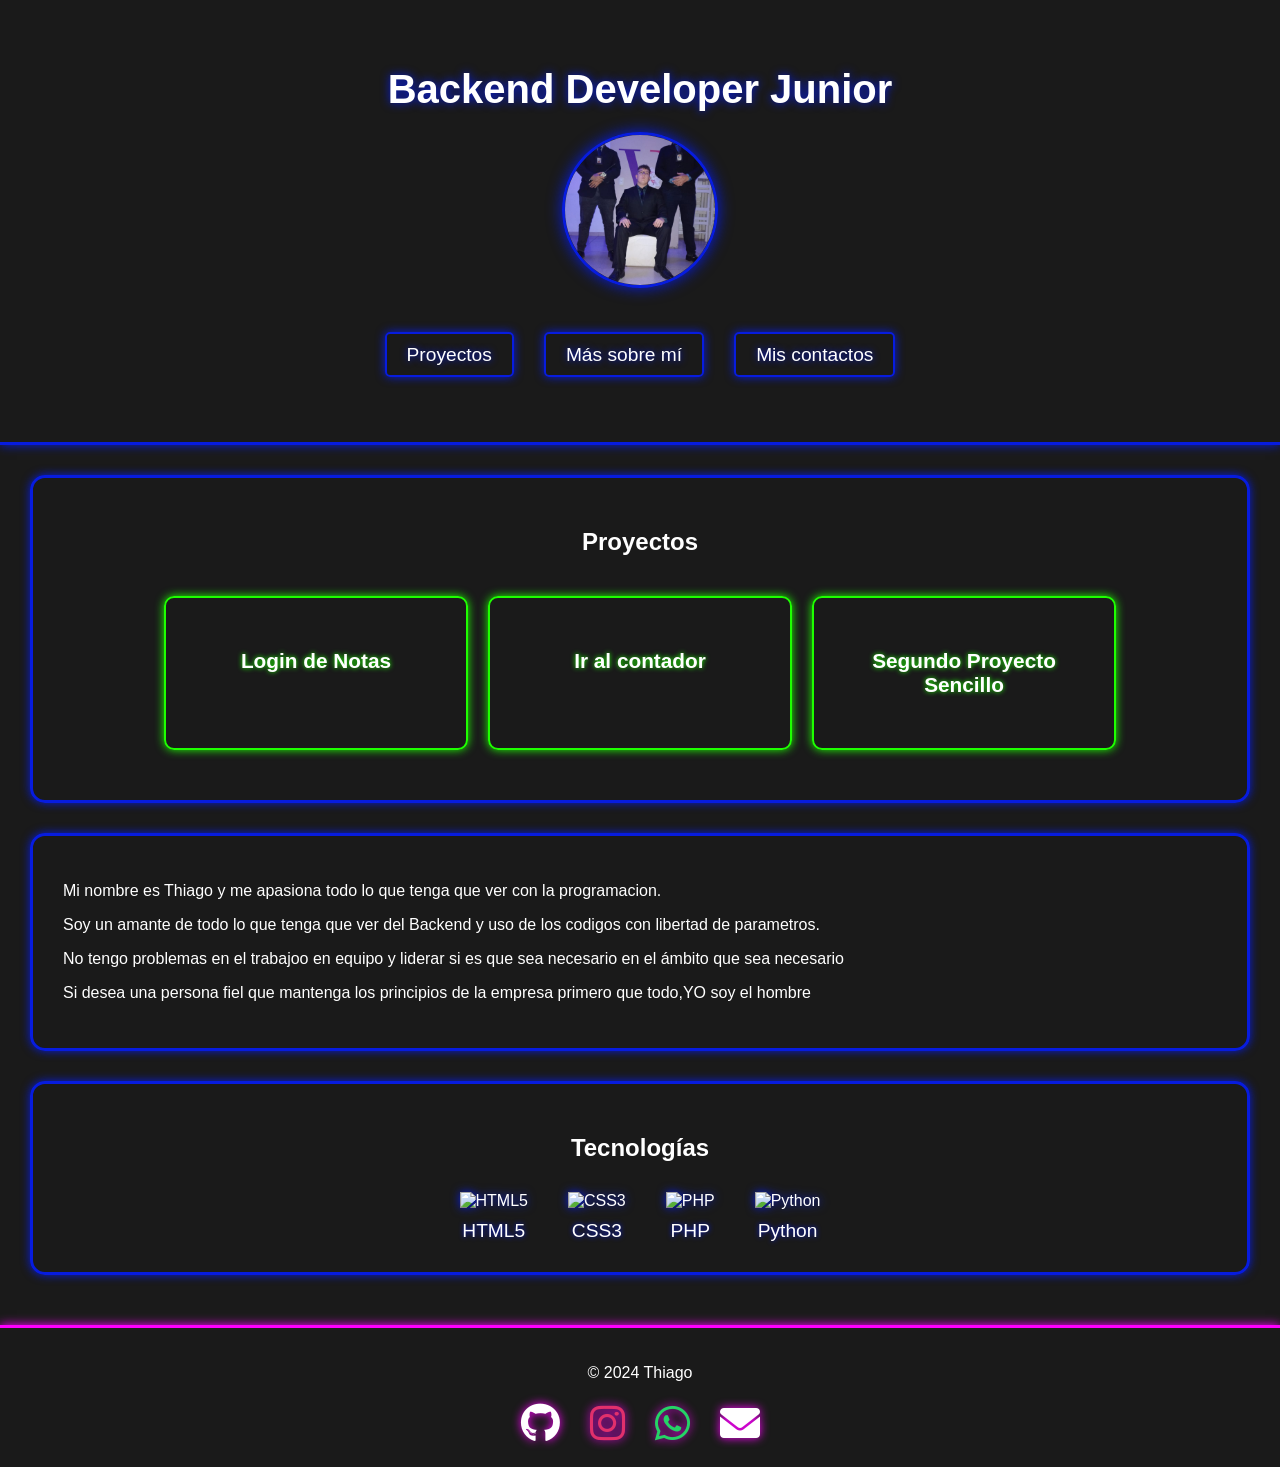
==== index.html @ e0bf41f4 "change portfolio to index" ====
<!DOCTYPE html>
<html lang="es">
  <head>
    <meta charset="UTF-8">
    <meta name="viewport" content="width=device-width, initial-scale=1.0">
    <title>Thiago Nuñez</title>
    <link rel="stylesheet" href="https://cdnjs.cloudflare.com/ajax/libs/font-awesome/6.0.0/css/all.min.css">
    <link rel="stylesheet" href="styles.css">
</head>
<body>
  <!-- Modificación del header para incluir el menú de navegación -->
  <header>
    <h1>Backend Developer Junior</h1>
    <div class="header-content">
        <img src="avatar.jpg" alt="Avatar" class="avatar">
        <nav class="neon-nav">
            <ul>
                <li><a href="#projectos">Proyectos</a></li>
                <li><a href="#about">Más sobre mí</a></li>
                <li><a href="#contact">Mis contactos</a></li>
            </ul>
        </nav>
    </div>
</header>

  <section id="projectos">
    <center><h2>Proyectos</h2></center>
    <div class="text-box-container">
        <div class="text-box">
            <p><a href="index.html">Login de Notas</a></p>
        </div>
        <div class="text-box">
            <p><a href="contador.html">Ir al contador</a></p>
        </div>
        <div class="text-box">
            <p><a href="https://github.com/The-wolfire/second-project">Segundo Proyecto Sencillo</a></p>
        </div>
    </div>
    </section>

  <section id="about">
    <p>Mi nombre es Thiago y me apasiona todo lo que tenga que ver con la programacion.</p>
    <p>Soy un amante de todo lo que tenga que ver del Backend y uso de los codigos con libertad de parametros.</p>
    <p>No tengo problemas en el trabajoo en equipo y liderar si es que sea necesario en el ámbito que sea necesario</p>
    <p>Si desea una persona fiel que mantenga los principios de la empresa primero que todo,YO soy el hombre</p>
</section>

  <section id="contact">
    <center><h2>Tecnologías</h2></center>
    <div class="tech-icons">
        <div class="tech-icon">
            <img src="https://cdn.jsdelivr.net/gh/devicons/devicon/icons/html5/html5-original.svg" alt="HTML5">
            <p>HTML5</p>
        </div>
        <div class="tech-icon">
            <img src="https://cdn.jsdelivr.net/gh/devicons/devicon/icons/css3/css3-original.svg" alt="CSS3">
            <p>CSS3</p>
        </div>
        <div class="tech-icon">
            <img src="https://cdn.jsdelivr.net/gh/devicons/devicon/icons/php/php-original.svg" alt="PHP">
            <p>PHP</p>
        </div>
        <div class="tech-icon">
            <img src="https://cdn.jsdelivr.net/gh/devicons/devicon/icons/python/python-original.svg" alt="Python">
            <p>Python</p>
        </div>
    </div>
</section>

<!-- Actualización del footer con los iconos de redes sociales -->
<footer>
    <p>&copy; 2024 Thiago</p>
    <div class="social-icons">
        <a href="https://github.com/The-wolfire" target="_blank" class="social-icon-container">
            <i class="fab fa-github"></i>
        </a>
        <a href="https://www.instagram.com/rulos_dorados_/" target="_blank" class="social-icon-container">
            <i class="fab fa-instagram"></i>
        </a>
        <a href="https://wa.me/3764383611" target="_blank" class="social-icon-container">
            <i class="fab fa-whatsapp"></i>
        </a>
        <a href="https://mail.google.com/mail/u/0/#inbox" class="social-icon-container" target="_blank">
            <i class="fas fa-envelope"></i>
        </a>
    </div>
</footer>

  <script src="script.js"></script>
</body>
</html>
---- styles.css ----
/* Variables para colores neón */
:root {
  --neon-blue: #071cdf;
  --neon-purple: #1eff00;
  --neon-pink: #ff00ff;
  --neon-shadow: 0 0 7px #fff,
                 0 0 10px #fff,
                 0 0 21px #fff,
                 0 0 42px var(--neon-blue),
                 0 0 82px var(--neon-blue),
                 0 0 92px var(--neon-blue),
                 0 0 102px var(--neon-blue),
                 0 0 151px var(--neon-blue);
}
/* Estilos del header */
header {
  text-align: center;
  padding: 40px 20px;
  margin-bottom: 30px;
  border-bottom: 3px solid var(--neon-blue);
  box-shadow: 0 0 10px var(--neon-blue);
}

header h1 {
  font-size: 2.5em;
  margin-bottom: 20px;
  text-shadow: 0 0 10px var(--neon-blue);
}

.header-content {
  display: flex;
  flex-direction: column;
  align-items: center;
  gap: 20px;
}

.avatar {
  width: 150px;
  height: 150px;
  border-radius: 50%;
  border: 3px solid var(--neon-blue);
  box-shadow: 0 0 15px var(--neon-blue);
  object-fit: cover; /* Añadir esta línea */
}
/* Estilos generales */
body {
  font-family: 'Arial', sans-serif;
  margin: 0;
  padding: 0;
  background: #1a1a1a;
  color: #fff;
}

/* Menú de navegación */
.neon-nav {
  margin: 20px 0;
}

.neon-nav ul {
  display: flex;
  justify-content: center;
  gap: 30px;
  list-style: none;
  padding: 0;
}

.neon-nav a {
  color: #fff;
  text-decoration: none;
  font-size: 1.2em;
  padding: 10px 20px;
  border: 2px solid var(--neon-blue);
  border-radius: 5px;
  transition: all 0.3s ease;
  text-shadow: 0 0 7px var(--neon-blue);
  box-shadow: 0 0 10px var(--neon-blue);
}

.neon-nav a:hover {
  background: var(--neon-blue);
  color: #000;
  box-shadow: var(--neon-shadow);
}

/* Efecto neón para secciones */
section {
  margin: 30px;
  padding: 30px;
  border: 3px solid var(--neon-blue);
  border-radius: 15px;
  box-shadow: 0 0 10px var(--neon-blue);
  animation: neonPulse 1.5s infinite alternate;
  opacity: 0;
  transform: translateY(50px);
  animation: fadeInUp 1s forwards, neonPulse 1.5s infinite alternate;
}

/* Proyectos con efecto neón */
.text-box-container {
  display: flex;
  flex-direction: row;
  justify-content: center;
  gap: 20px;
  align-items: stretch;
  padding: 20px;
}

.text-box {
  background: rgba(107, 104, 104, 0);
  padding: 25px;
  border-radius: 10px;
  text-align: center;
  flex: 1;
  max-width: 250px;
  border: 2px solid var(--neon-purple);
  box-shadow: 0 0 10px var(--neon-purple);
  transition: all 0.3s ease;
}
.text-box a {
    color: #ffffff;
    text-decoration: none;
    text-shadow: 0 0 5px var(--neon-purple);
    font-size: 1.3rem; /* Texto más grande */
    font-weight: bold;
    display: block;
    padding: 10px;
}
/* Estilos para los iconos de tecnologías */
.tech-icons {
  display: flex;
  justify-content: center;
  gap: 40px;
  margin-top: 30px;
  flex-wrap: wrap;
}

.tech-icon {
  text-align: center;
  transition: transform 0.3s ease;
}

.tech-icon img {
  width: 80px;
  height: 80px;
  margin-bottom: 10px;
  filter: drop-shadow(0 0 5px var(--neon-blue));
}

.tech-icon p {
  font-size: 1.2rem;
  margin: 0;
  color: #fff;
  text-shadow: 0 0 5px var(--neon-blue);
}

.tech-icon:hover {
  transform: translateY(-5px);
}

.text-box:hover {
  box-shadow: 0 0 20px var(--neon-purple);
  transform: translateY(-5px);
}

.text-box a {
  color: #fff;
  text-decoration: none;
  text-shadow: 0 0 5px var(--neon-purple);
}

/* Estilos del footer y redes sociales */
footer {
  padding: 20px;
  margin-top: 50px;
  border-top: 3px solid var(--neon-pink);
  box-shadow: 0 0 10px var(--neon-pink);
  text-align: center;
}

.social-icons {
  display: flex;
  justify-content: center;
  gap: 30px;
  margin-top: 20px;
}

.social-icon-container {
  color: #fff;
  font-size: 2.5rem;
  transition: all 0.3s ease;
  text-decoration: none;
}

.social-icon-container i {
  filter: drop-shadow(0 0 5px var(--neon-pink));
  transition: all 0.3s ease;
}

.social-icon-container:hover i {
  transform: scale(1.2);
  filter: drop-shadow(0 0 10px var(--neon-pink))
          drop-shadow(0 0 20px var(--neon-pink))
          drop-shadow(0 0 30px var(--neon-pink));
}

/* Estilos específicos para cada red social */
.social-icon-container .fa-github {
  color: #fff;
}

.social-icon-container .fa-instagram {
  color: #E1306C;
}

.social-icon-container .fa-whatsapp {
  color: #25D366;
}

.social-icon-container .fa-google {
  color: #DB4437;
}
/* Animaciones */
@keyframes neonPulse {
  from {
      box-shadow: 0 0 10px var(--neon-blue);
  }
  to {
      box-shadow: 0 0 20px var(--neon-blue),
                  0 0 30px var(--neon-blue);
  }
}

@keyframes fadeInUp {
  to {
      opacity: 1;
      transform: translateY(0);
  }
}

/* Responsivo */
@media (max-width: 768px) {
  .neon-nav ul {
      flex-direction: column;
      align-items: center;
  }
}
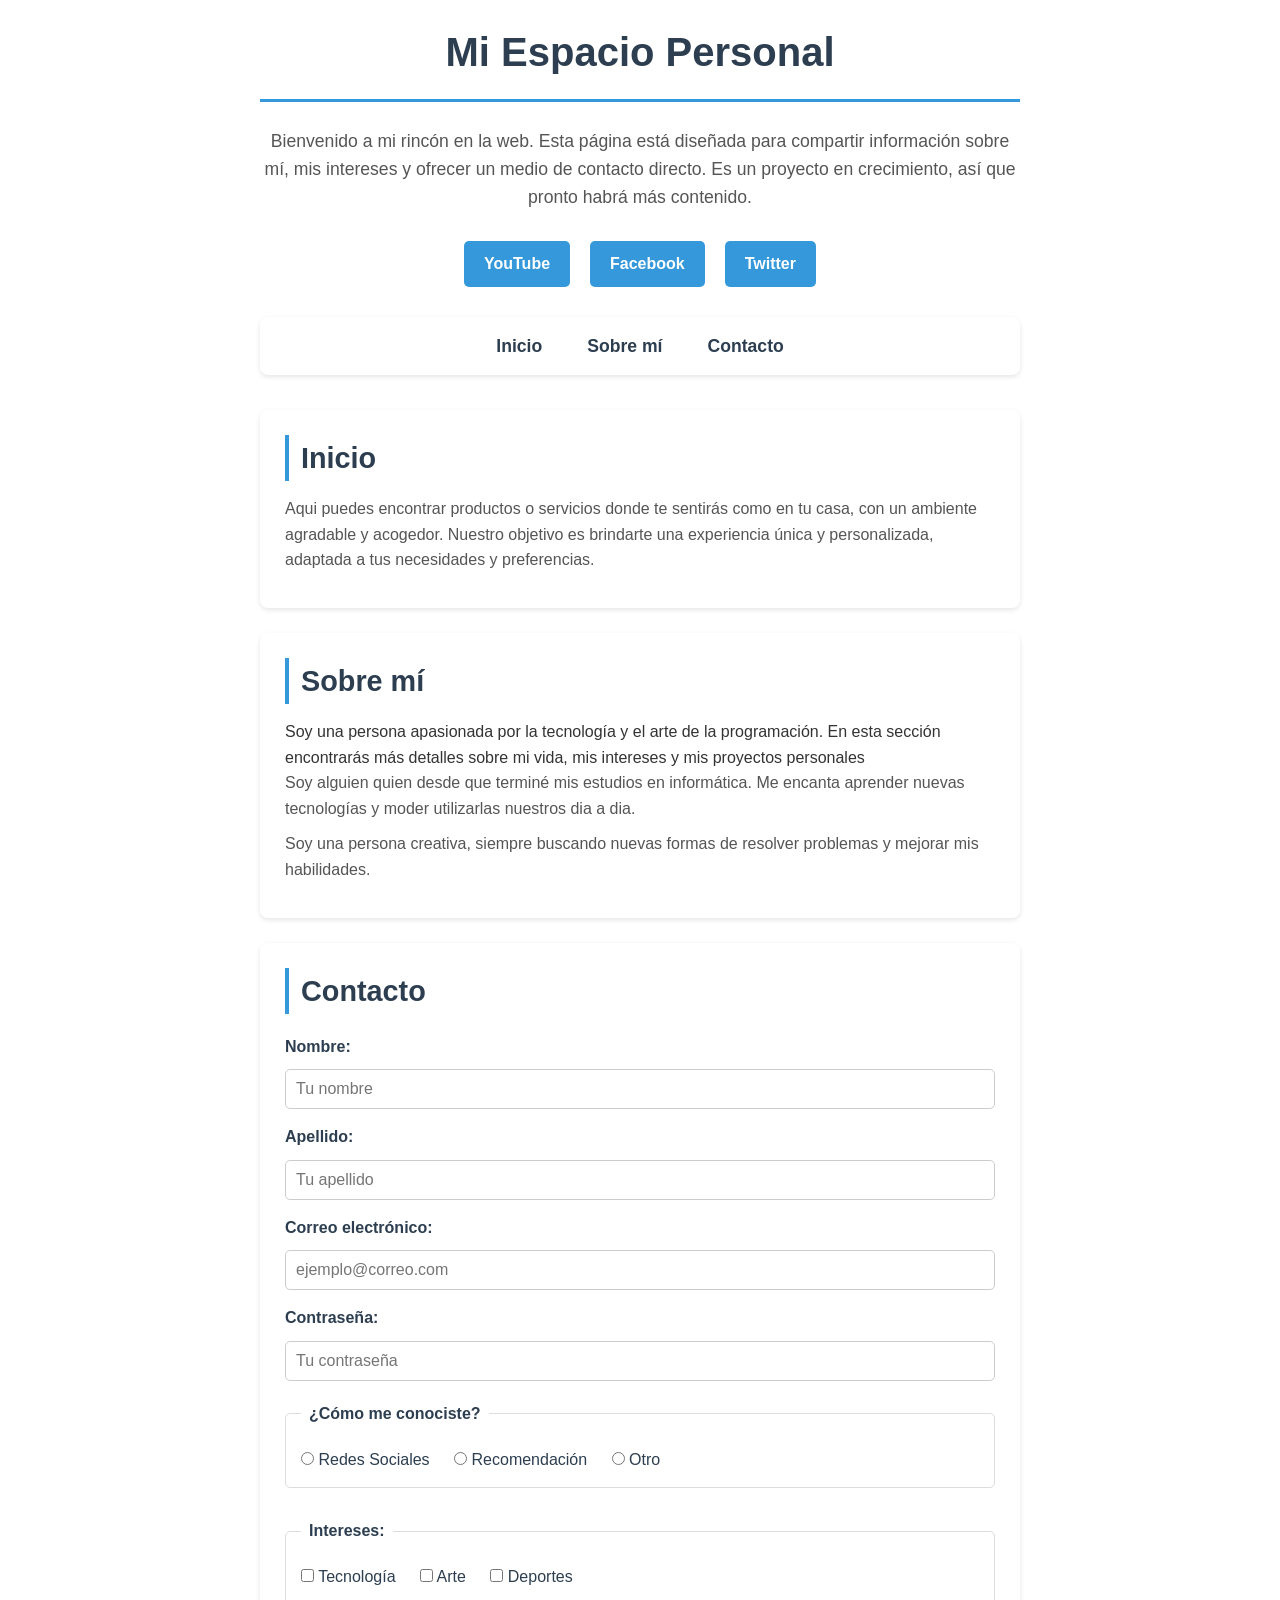
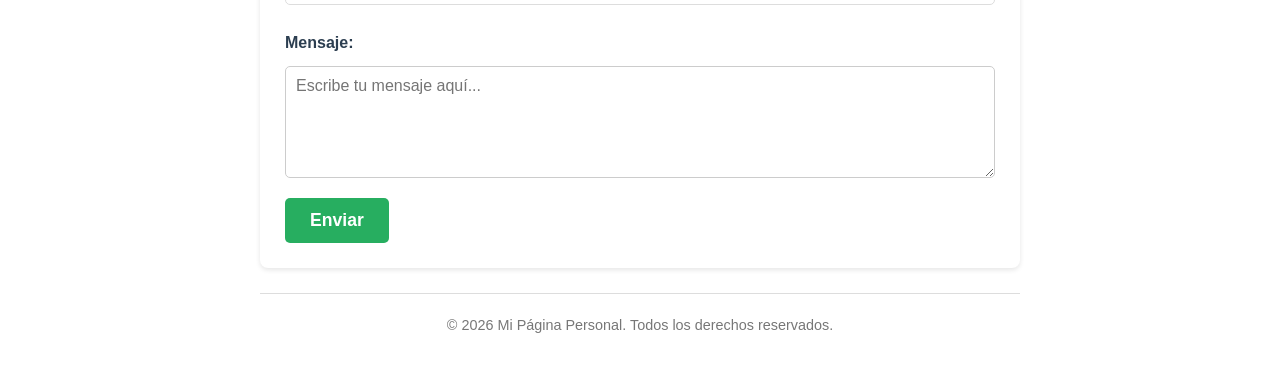
==== commit 1dc5e12e: "Primer commit: Estructura inicial del portfolio" ====
--- a/index.html
+++ b/index.html
@@ -1,91 +1,110 @@
-<!DOCTYPE html>
-<html lang="es">
-  <head>
-    <meta charset="UTF-8">
-    <meta name="viewport" content="width=device-width, initial-scale=1.0">
-    <title>Thiago Nuñez</title>
-    <link rel="stylesheet" href="https://cdnjs.cloudflare.com/ajax/libs/font-awesome/6.0.0/css/all.min.css">
-    <link rel="stylesheet" href="styles.css">
-</head>
-<body>
-  <!-- Modificación del header para incluir el menú de navegación -->
-  <header>
-    <h1>Backend Developer Junior</h1>
-    <div class="header-content">
-        <img src="avatar.jpg" alt="Avatar" class="avatar">
-        <nav class="neon-nav">
-            <ul>
-                <li><a href="#projectos">Proyectos</a></li>
-                <li><a href="#about">Más sobre mí</a></li>
-                <li><a href="#contact">Mis contactos</a></li>
-            </ul>
-        </nav>
-    </div>
-</header>
-
-  <section id="projectos">
-    <center><h2>Proyectos</h2></center>
-    <div class="text-box-container">
-        <div class="text-box">
-            <p><a href="index.html">Login de Notas</a></p>
-        </div>
-        <div class="text-box">
-            <p><a href="contador.html">Ir al contador</a></p>
-        </div>
-        <div class="text-box">
-            <p><a href="https://github.com/The-wolfire/second-project">Segundo Proyecto Sencillo</a></p>
-        </div>
-    </div>
-    </section>
-
-  <section id="about">
-    <p>Mi nombre es Thiago y me apasiona todo lo que tenga que ver con la programacion.</p>
-    <p>Soy un amante de todo lo que tenga que ver del Backend y uso de los codigos con libertad de parametros.</p>
-    <p>No tengo problemas en el trabajoo en equipo y liderar si es que sea necesario en el ámbito que sea necesario</p>
-    <p>Si desea una persona fiel que mantenga los principios de la empresa primero que todo,YO soy el hombre</p>
-</section>
-
-  <section id="contact">
-    <center><h2>Tecnologías</h2></center>
-    <div class="tech-icons">
-        <div class="tech-icon">
-            <img src="https://cdn.jsdelivr.net/gh/devicons/devicon/icons/html5/html5-original.svg" alt="HTML5">
-            <p>HTML5</p>
-        </div>
-        <div class="tech-icon">
-            <img src="https://cdn.jsdelivr.net/gh/devicons/devicon/icons/css3/css3-original.svg" alt="CSS3">
-            <p>CSS3</p>
-        </div>
-        <div class="tech-icon">
-            <img src="https://cdn.jsdelivr.net/gh/devicons/devicon/icons/php/php-original.svg" alt="PHP">
-            <p>PHP</p>
-        </div>
-        <div class="tech-icon">
-            <img src="https://cdn.jsdelivr.net/gh/devicons/devicon/icons/python/python-original.svg" alt="Python">
-            <p>Python</p>
-        </div>
-    </div>
-</section>
-
-<!-- Actualización del footer con los iconos de redes sociales -->
-<footer>
-    <p>&copy; 2024 Thiago</p>
-    <div class="social-icons">
-        <a href="https://github.com/The-wolfire" target="_blank" class="social-icon-container">
-            <i class="fab fa-github"></i>
-        </a>
-        <a href="https://www.instagram.com/rulos_dorados_/" target="_blank" class="social-icon-container">
-            <i class="fab fa-instagram"></i>
-        </a>
-        <a href="https://wa.me/3764383611" target="_blank" class="social-icon-container">
-            <i class="fab fa-whatsapp"></i>
-        </a>
-        <a href="https://mail.google.com/mail/u/0/#inbox" class="social-icon-container" target="_blank">
-            <i class="fas fa-envelope"></i>
-        </a>
-    </div>
-</footer>
-
-  <script src="script.js"></script>
-</body>
-</html>
+<!DOCTYPE html>
+<html lang="es">
+<head>
+    <meta charset="UTF-8">
+    <meta name="viewport" content="width=device-width, initial-scale=1.0">
+    <title>Mi Página Personal</title>
+    <link rel="stylesheet" href="index.css">
+</head>
+<body>
+
+    <h1>Mi Espacio Personal</h1>
+    <p>
+        Bienvenido a mi rincón en la web. Esta página está diseñada para compartir 
+        información sobre mí, mis intereses y ofrecer un medio de contacto directo. 
+        Es un proyecto en crecimiento, así que pronto habrá más contenido.
+    </p>
+
+    <div class="enlaces-externos">
+        <a href="https://www.youtube.com" target="_blank" rel="noopener noreferrer">YouTube</a>
+        <a href="https://www.facebook.com" target="_blank" rel="noopener noreferrer">Facebook</a>
+        <a href="https://www.twitter.com" target="_blank" rel="noopener noreferrer">Twitter</a>
+    </div>
+
+    <ul class="menu-navegacion">
+        <li><a href="#inicio">Inicio</a></li>
+        <li><a href="#sobre-mi">Sobre mí</a></li>
+        <li><a href="#contacto">Contacto</a></li>
+    </ul>
+
+    <div id="inicio" class="seccion">
+        <h2>Inicio</h2>
+        <p>
+        Aqui puedes encontrar productos o servicios donde te sentirás como en tu casa, con un ambiente agradable y acogedor. Nuestro objetivo es brindarte una experiencia única y personalizada, adaptada a tus necesidades y preferencias.
+        </p>
+    </div>
+
+    <div id="sobre-mi" class="seccion">
+        <h2>Sobre mí</h2>
+        Soy una persona apasionada por la tecnología y el arte de la programación. En esta sección encontrarás más detalles sobre mi vida, mis intereses y mis proyectos personales
+        <p>
+            Soy alguien quien desde que terminé mis estudios en informática. Me encanta aprender nuevas tecnologías y moder utilizarlas nuestros dia a dia.
+        </p>
+        <p>
+            Soy una persona creativa, siempre buscando nuevas formas de resolver problemas y mejorar mis habilidades.
+        </p>
+    </div>
+
+    <div id="contacto" class="seccion">
+        <h2>Contacto</h2>
+        <form action="#" method="post">
+
+            <label for="nombre">Nombre:</label>
+            <input type="text" id="nombre" name="nombre" placeholder="Tu nombre" required>
+
+            <label for="apellido">Apellido:</label>
+            <input type="text" id="apellido" name="apellido" placeholder="Tu apellido" required>
+
+            <label for="correo">Correo electrónico:</label>
+            <input type="email" id="correo" name="correo" placeholder="ejemplo@correo.com" required>
+
+            <label for="contrasena">Contraseña:</label>
+            <input type="password" id="contrasena" name="contrasena" placeholder="Tu contraseña" required>
+
+            <fieldset>
+                <legend>¿Cómo me conociste?</legend>
+                <label>
+                    <input type="radio" name="origen" value="redes-sociales">
+                    Redes Sociales
+                </label>
+                <label>
+                    <input type="radio" name="origen" value="recomendacion">
+                    Recomendación
+                </label>
+                <label>
+                    <input type="radio" name="origen" value="otro">
+                    Otro
+                </label>
+            </fieldset>
+
+            <fieldset>
+                <legend>Intereses:</legend>
+                <label>
+                    <input type="checkbox" name="intereses" value="tecnologia">
+                    Tecnología
+                </label>
+                <label>
+                    <input type="checkbox" name="intereses" value="arte">
+                    Arte
+                </label>
+                <label>
+                    <input type="checkbox" name="intereses" value="deportes">
+                    Deportes
+                </label>
+            </fieldset>
+
+            <label for="mensaje">Mensaje:</label>
+            <textarea id="mensaje" name="mensaje" placeholder="Escribe tu mensaje aquí..." rows="5"></textarea>
+
+            <button type="submit">Enviar</button>
+
+        </form>
+    </div>
+
+    <footer>
+        <p>
+            &copy; 2026 Mi Página Personal. Todos los derechos reservados.
+        </p>
+    </footer>
+</body>
+</html>
--- a/index.css
+++ b/index.css
@@ -0,0 +1,230 @@
+/* ==================== RESETEO BÁSICO ==================== */
+/* Elimina márgenes y rellenos por defecto, y establece box-sizing para todos los elementos */
+* {
+    margin: 0;
+    padding: 0;
+    box-sizing: border-box;
+}
+
+/*  ESTILOS GENERALES DEL CUERPO */
+body {
+    font-family: Arial, Helvetica, sans-serif;
+    background-color: #ffffff;
+    color: #333333;
+    line-height: 1.6;
+    padding: 20px;
+    max-width: 800px;
+    margin: 0 auto
+}
+
+/*  TÍTULO PRINCIPAL (h1)  */
+h1 {
+    text-align: center;
+    color: #2c3e50;
+    font-size: 2.5em;
+    margin-bottom: 25px;
+    padding-bottom: 15px;
+    border-bottom: 3px solid #3498db;
+}
+
+/* PÁRRAFO DESCRIPTIVO (p)  */
+/* Estilo para el párrafo principal justo después del h1 */
+body>p {
+    text-align: center;
+    font-size: 1.1em;
+    margin-bottom: 30px;
+    color: #555555;
+}
+
+/* ENLACES EXTERNOS (YouTube, Facebook, Twitter)  */
+.enlaces-externos {
+    display: flex;
+    justify-content: center;
+    gap: 20px;
+    margin-bottom: 30px;
+    flex-wrap: wrap;
+}
+
+.enlaces-externos a {
+    text-decoration: none;
+    color: #ffffff;
+    background-color: #3498db;
+    padding: 10px 20px;
+    border-radius: 5px;
+    font-weight: bold;
+    transition: background-color 0.3s ease;
+}
+
+.enlaces-externos a:hover {
+    background-color: #2980b9;
+}
+
+/* LISTA DE NAVEGACIÓN INTERNA (ul)  */
+.menu-navegacion {
+    list-style: none;
+    display: flex;
+    justify-content: center;
+    gap: 25px;
+    margin-bottom: 35px;
+    padding: 15px 0;
+    background-color: #ffffff;
+    border-radius: 8px;
+    box-shadow: 0 2px 5px rgba(0, 0, 0, 0.1);
+    /* Sombra sutil */
+    flex-wrap: wrap;
+}
+
+.menu-navegacion a {
+    text-decoration: none;
+    color: #2c3e50;
+    font-weight: bold;
+    font-size: 1.1em;
+    padding: 5px 10px;
+    border-bottom: 2px solid transparent;
+    transition: border-color 0.3s ease;
+}
+
+.menu-navegacion a:hover {
+    border-bottom-color: #3498db;
+}
+
+/* SECCIONES DE CONTENIDO  */
+.seccion {
+    background-color: #ffffff;
+    padding: 25px;
+    margin-bottom: 25px;
+    border-radius: 8px;
+    box-shadow: 0 2px 5px rgba(0, 0, 0, 0.1);
+}
+
+.seccion h2 {
+    color: #2c3e50;
+    margin-bottom: 15px;
+    font-size: 1.8em;
+    border-left: 4px solid #3498db;
+    padding-left: 12px;
+}
+
+.seccion p {
+    color: #555555;
+    margin-bottom: 10px;
+}
+
+/* FORMULARIO DE CONTACTO  */
+form {
+    display: flex;
+    flex-direction: column;
+    gap: 10px;
+}
+
+/* Etiquetas de los campos */
+form label {
+    font-weight: bold;
+    color: #2c3e50;
+    margin-top: 5px;
+}
+
+
+form input[type="text"],
+form input[type="email"],
+form input[type="password"],
+form textarea {
+    width: 100%;
+    padding: 10px;
+    border: 1px solid #cccccc;
+    border-radius: 5px;
+    font-size: 1em;
+    font-family: inherit;
+}
+
+
+form input:focus,
+form textarea:focus {
+    outline: none;
+    border-color: #3498db;
+    box-shadow: 0 0 5px rgba(52, 152, 219, 0.4);
+}
+
+/* Estilo para los checkbox */
+form fieldset {
+    border: 1px solid #dddddd;
+    border-radius: 5px;
+    padding: 15px;
+    margin: 10px 0;
+}
+
+form legend {
+    font-weight: bold;
+    color: #2c3e50;
+    padding: 0 8px;
+}
+
+/* Etiquetas dentro de checkbox */
+form fieldset label {
+    font-weight: normal;
+    margin-right: 20px;
+    display: inline-block;
+    cursor: pointer;
+}
+
+/* Área de mensaje */
+form textarea {
+    resize: vertical;
+    min-height: 100px;
+}
+
+/* Botón de envío */
+form button {
+    background-color: #27ae60;
+    color: #ffffff;
+    border: none;
+    padding: 12px 25px;
+    font-size: 1.1em;
+    font-weight: bold;
+    border-radius: 5px;
+    cursor: pointer;
+    margin-top: 10px;
+    transition: background-color 0.3s ease;
+    align-self: flex-start;
+}
+
+form button:hover {
+    background-color: #219a52;
+}
+
+/* PIE DE PÁGINA  */
+footer {
+    text-align: center;
+    padding: 20px;
+    margin-top: 25px;
+    color: #777777;
+    font-size: 0.9em;
+    border-top: 1px solid #dddddd;
+}
+
+/* RESPONSIVE */
+@media (max-width: 600px) {
+    body {
+        padding: 10px;
+    }
+
+    h1 {
+        font-size: 1.8em;
+    }
+
+    .enlaces-externos {
+        flex-direction: column;
+        align-items: center;
+    }
+
+    .menu-navegacion {
+        flex-direction: column;
+        align-items: center;
+        gap: 10px;
+    }
+
+    form button {
+        width: 100%;
+        text-align: center;
+    }
+}
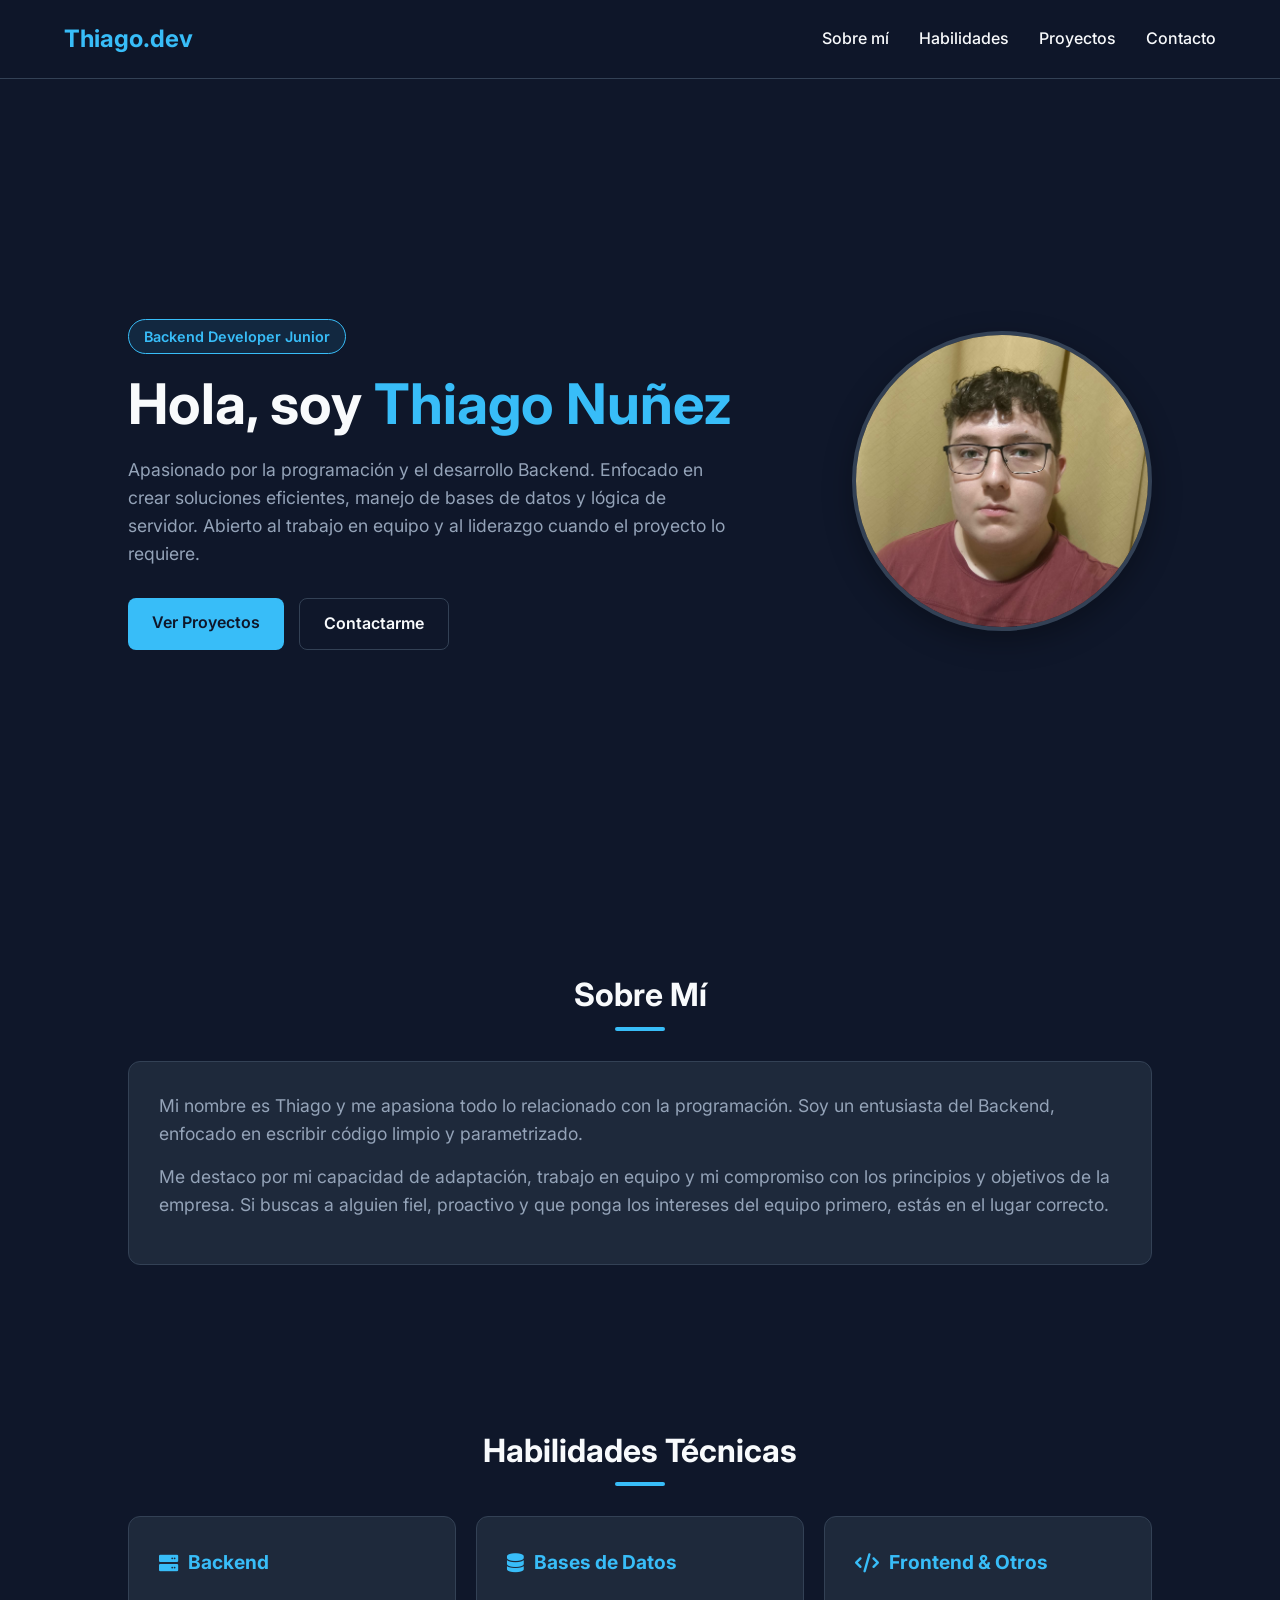
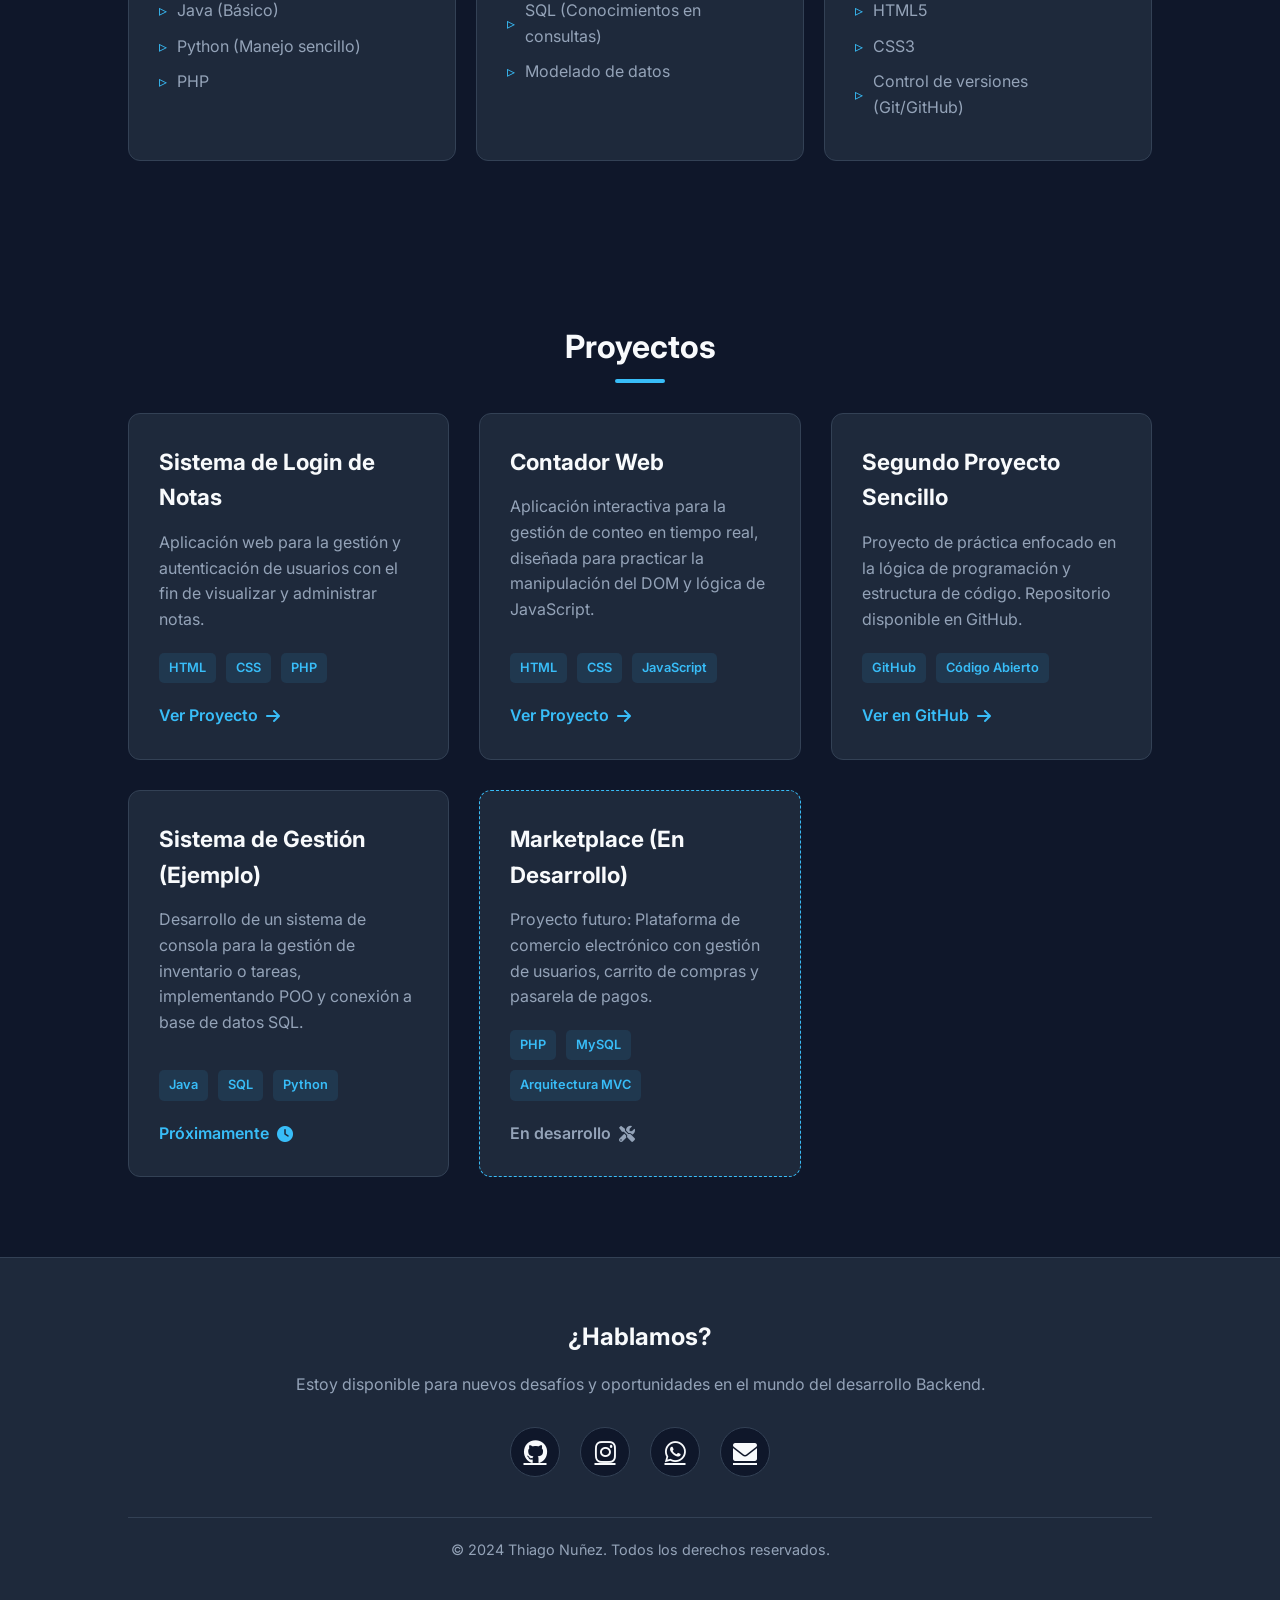
==== commit c8d15950: "Re cambios en mi portfolio" ====
--- a/index.html
+++ b/index.html
@@ -3,108 +3,156 @@
 <head>
     <meta charset="UTF-8">
     <meta name="viewport" content="width=device-width, initial-scale=1.0">
-    <title>Mi Página Personal</title>
-    <link rel="stylesheet" href="index.css">
+    <title>Thiago Nuñez | Backend Developer</title>
+    <!-- Fuente profesional de Google Fonts -->
+    <link href="https://fonts.googleapis.com/css2?family=Inter:wght@300;400;600;700&display=swap" rel="stylesheet">
+    <link rel="stylesheet" href="https://cdnjs.cloudflare.com/ajax/libs/font-awesome/6.0.0/css/all.min.css">
+    <link rel="stylesheet" href="styles.css">
 </head>
 <body>
 
-    <h1>Mi Espacio Personal</h1>
-    <p>
-        Bienvenido a mi rincón en la web. Esta página está diseñada para compartir 
-        información sobre mí, mis intereses y ofrecer un medio de contacto directo. 
-        Es un proyecto en crecimiento, así que pronto habrá más contenido.
-    </p>
+    <!-- Menú de navegación fijo y limpio -->
+    <nav class="navbar">
+        <div class="nav-brand">Thiago.dev</div>
+        <ul class="nav-links">
+            <li><a href="#sobre-mi">Sobre mí</a></li>
+            <li><a href="#habilidades">Habilidades</a></li>
+            <li><a href="#proyectos">Proyectos</a></li>
+            <li><a href="#contacto">Contacto</a></li>
+        </ul>
+    </nav>
 
-    <div class="enlaces-externos">
-        <a href="https://www.youtube.com" target="_blank" rel="noopener noreferrer">YouTube</a>
-        <a href="https://www.facebook.com" target="_blank" rel="noopener noreferrer">Facebook</a>
-        <a href="https://www.twitter.com" target="_blank" rel="noopener noreferrer">Twitter</a>
-    </div>
+    <!-- Sección Principal (Hero) -->
+    <header id="hero" class="hero-section">
+        <div class="hero-content">
+            <div class="hero-text">
+                <span class="badge">Backend Developer Junior</span>
+                <h1>Hola, soy <span class="highlight">Thiago Nuñez</span></h1>
+                <p>Apasionado por la programación y el desarrollo Backend. Enfocado en crear soluciones eficientes, manejo de bases de datos y lógica de servidor. Abierto al trabajo en equipo y al liderazgo cuando el proyecto lo requiere.</p>
+                <div class="hero-buttons">
+                    <a href="#proyectos" class="btn btn-primary">Ver Proyectos</a>
+                    <a href="#contacto" class="btn btn-secondary">Contactarme</a>
+                </div>
+            </div>
+            <div class="hero-image">
+                <!-- Reemplaza 'avatar.jpg' por el nombre exacto de tu foto -->
+                <img src="avatar.jpg" alt="Foto de Thiago Nuñez">
+            </div>
+        </div>
+    </header>
 
-    <ul class="menu-navegacion">
-        <li><a href="#inicio">Inicio</a></li>
-        <li><a href="#sobre-mi">Sobre mí</a></li>
-        <li><a href="#contacto">Contacto</a></li>
-    </ul>
+    <!-- Sección Sobre Mí -->
+    <section id="sobre-mi" class="section-container">
+        <h2 class="section-title">Sobre Mí</h2>
+        <div class="card about-card">
+            <p>Mi nombre es Thiago y me apasiona todo lo relacionado con la programación. Soy un entusiasta del Backend, enfocado en escribir código limpio y parametrizado.</p>
+            <p>Me destaco por mi capacidad de adaptación, trabajo en equipo y mi compromiso con los principios y objetivos de la empresa. Si buscas a alguien fiel, proactivo y que ponga los intereses del equipo primero, estás en el lugar correcto.</p>
+        </div>
+    </section>
 
-    <div id="inicio" class="seccion">
-        <h2>Inicio</h2>
-        <p>
-        Aqui puedes encontrar productos o servicios donde te sentirás como en tu casa, con un ambiente agradable y acogedor. Nuestro objetivo es brindarte una experiencia única y personalizada, adaptada a tus necesidades y preferencias.
-        </p>
-    </div>
+    <!-- Sección de Habilidades (Tecnologías) -->
+    <section id="habilidades" class="section-container">
+        <h2 class="section-title">Habilidades Técnicas</h2>
+        <div class="skills-grid">
+            <div class="skill-category card">
+                <h3><i class="fas fa-server"></i> Backend</h3>
+                <ul>
+                    <li>Java (Básico)</li>
+                    <li>Python (Manejo sencillo)</li>
+                    <li>PHP</li>
+                </ul>
+            </div>
+            <div class="skill-category card">
+                <h3><i class="fas fa-database"></i> Bases de Datos</h3>
+                <ul>
+                    <li>SQL (Conocimientos en consultas)</li>
+                    <li>Modelado de datos</li>
+                </ul>
+            </div>
+            <div class="skill-category card">
+                <h3><i class="fas fa-code"></i> Frontend & Otros</h3>
+                <ul>
+                    <li>HTML5</li>
+                    <li>CSS3</li>
+                    <li>Control de versiones (Git/GitHub)</li>
+                </ul>
+            </div>
+        </div>
+    </section>
 
-    <div id="sobre-mi" class="seccion">
-        <h2>Sobre mí</h2>
-        Soy una persona apasionada por la tecnología y el arte de la programación. En esta sección encontrarás más detalles sobre mi vida, mis intereses y mis proyectos personales
-        <p>
-            Soy alguien quien desde que terminé mis estudios en informática. Me encanta aprender nuevas tecnologías y moder utilizarlas nuestros dia a dia.
-        </p>
-        <p>
-            Soy una persona creativa, siempre buscando nuevas formas de resolver problemas y mejorar mis habilidades.
-        </p>
-    </div>
+    <!-- Sección de Proyectos -->
+    <section id="proyectos" class="section-container">
+        <h2 class="section-title">Proyectos</h2>
+        <div class="projects-grid">
+            
+            <!-- Proyecto 1 -->
+            <div class="project-card card">
+                <h3>Sistema de Login de Notas</h3>
+                <p>Aplicación web para la gestión y autenticación de usuarios con el fin de visualizar y administrar notas.</p>
+                <div class="tech-tags">
+                    <span>HTML</span> <span>CSS</span> <span>PHP</span>
+                </div>
+                <a href="index.html" class="project-link" target="_blank">Ver Proyecto <i class="fas fa-arrow-right"></i></a>
+            </div>
 
-    <div id="contacto" class="seccion">
-        <h2>Contacto</h2>
-        <form action="#" method="post">
+            <!-- Proyecto 2 -->
+            <div class="project-card card">
+                <h3>Contador Web</h3>
+                <p>Aplicación interactiva para la gestión de conteo en tiempo real, diseñada para practicar la manipulación del DOM y lógica de JavaScript.</p>
+                <div class="tech-tags">
+                    <span>HTML</span> <span>CSS</span> <span>JavaScript</span>
+                </div>
+                <a href="contador.html" class="project-link" target="_blank">Ver Proyecto <i class="fas fa-arrow-right"></i></a>
+            </div>
 
-            <label for="nombre">Nombre:</label>
-            <input type="text" id="nombre" name="nombre" placeholder="Tu nombre" required>
+            <!-- Proyecto 3 (El que ya tenías) -->
+            <div class="project-card card">
+                <h3>Segundo Proyecto Sencillo</h3>
+                <p>Proyecto de práctica enfocado en la lógica de programación y estructura de código. Repositorio disponible en GitHub.</p>
+                <div class="tech-tags">
+                    <span>GitHub</span> <span>Código Abierto</span>
+                </div>
+                <a href="https://github.com/The-wolfire/second-project" class="project-link" target="_blank">Ver en GitHub <i class="fas fa-arrow-right"></i></a>
+            </div>
 
-            <label for="apellido">Apellido:</label>
-            <input type="text" id="apellido" name="apellido" placeholder="Tu apellido" required>
+            <!-- Proyecto 4 (Nuevo - Ejemplo Java/Python) -->
+            <div class="project-card card">
+                <h3>Sistema de Gestión (Ejemplo)</h3>
+                <p>Desarrollo de un sistema de consola para la gestión de inventario o tareas, implementando POO y conexión a base de datos SQL.</p>
+                <div class="tech-tags">
+                    <span>Java</span> <span>SQL</span> <span>Python</span>
+                </div>
+                <a href="#" class="project-link" target="_blank">Próximamente <i class="fas fa-clock"></i></a>
+            </div>
 
-            <label for="correo">Correo electrónico:</label>
-            <input type="email" id="correo" name="correo" placeholder="ejemplo@correo.com" required>
+            <!-- Proyecto 5 (Marketplace - Futuro) -->
+            <div class="project-card card future-project">
+                <h3>Marketplace (En Desarrollo)</h3>
+                <p>Proyecto futuro: Plataforma de comercio electrónico con gestión de usuarios, carrito de compras y pasarela de pagos.</p>
+                <div class="tech-tags">
+                    <span>PHP</span> <span>MySQL</span> <span>Arquitectura MVC</span>
+                </div>
+                <a href="#" class="project-link disabled" target="_blank">En desarrollo <i class="fas fa-tools"></i></a>
+            </div>
 
-            <label for="contrasena">Contraseña:</label>
-            <input type="password" id="contrasena" name="contrasena" placeholder="Tu contraseña" required>
+        </div>
+    </section>
 
-            <fieldset>
-                <legend>¿Cómo me conociste?</legend>
-                <label>
-                    <input type="radio" name="origen" value="redes-sociales">
-                    Redes Sociales
-                </label>
-                <label>
-                    <input type="radio" name="origen" value="recomendacion">
-                    Recomendación
-                </label>
-                <label>
-                    <input type="radio" name="origen" value="otro">
-                    Otro
-                </label>
-            </fieldset>
+    <!-- Sección de Contacto / Footer -->
+    <footer id="contacto">
+        <div class="footer-content">
+            <h2>¿Hablamos?</h2>
+            <p>Estoy disponible para nuevos desafíos y oportunidades en el mundo del desarrollo Backend.</p>
+            <div class="social-icons">
+                <a href="https://github.com/The-wolfire" target="_blank" title="GitHub"><i class="fab fa-github"></i></a>
+                <a href="https://www.instagram.com/rulos_dorados_/" target="_blank" title="Instagram"><i class="fab fa-instagram"></i></a>
+                <a href="https://wa.me/3764383611" target="_blank" title="WhatsApp"><i class="fab fa-whatsapp"></i></a>
+                <a href="mailto:tu-correo@gmail.com" title="Email"><i class="fas fa-envelope"></i></a>
+            </div>
+            <p class="copyright">&copy; 2024 Thiago Nuñez. Todos los derechos reservados.</p>
+        </div>
+    </footer>
 
-            <fieldset>
-                <legend>Intereses:</legend>
-                <label>
-                    <input type="checkbox" name="intereses" value="tecnologia">
-                    Tecnología
-                </label>
-                <label>
-                    <input type="checkbox" name="intereses" value="arte">
-                    Arte
-                </label>
-                <label>
-                    <input type="checkbox" name="intereses" value="deportes">
-                    Deportes
-                </label>
-            </fieldset>
-
-            <label for="mensaje">Mensaje:</label>
-            <textarea id="mensaje" name="mensaje" placeholder="Escribe tu mensaje aquí..." rows="5"></textarea>
-
-            <button type="submit">Enviar</button>
-
-        </form>
-    </div>
-
-    <footer>
-        <p>
-            &copy; 2026 Mi Página Personal. Todos los derechos reservados.
-        </p>
-    </footer>
+    <script src="script.js"></script>
 </body>
 </html>
--- a/styles.css
+++ b/styles.css
@@ -0,0 +1,373 @@
+/* Variables de Diseño */
+:root {
+    --bg-color: #0f172a; /* Azul grisáceo muy oscuro */
+    --card-bg: #1e293b;
+    --text-main: #f8fafc;
+    --text-muted: #94a3b8;
+    --accent-color: #38bdf8; /* Azul brillante */
+    --accent-hover: #0ea5e9;
+    --border-color: #334155;
+}
+
+* {
+    margin: 0;
+    padding: 0;
+    box-sizing: border-box;
+    font-family: 'Inter', sans-serif;
+}
+
+body {
+    background-color: var(--bg-color);
+    color: var(--text-main);
+    line-height: 1.6;
+}
+
+/* Navegación */
+.navbar {
+    display: flex;
+    justify-content: space-between;
+    align-items: center;
+    padding: 20px 5%;
+    background-color: rgba(15, 23, 42, 0.9);
+    backdrop-filter: blur(10px);
+    position: sticky;
+    top: 0;
+    z-index: 1000;
+    border-bottom: 1px solid var(--border-color);
+}
+
+.nav-brand {
+    font-size: 1.5rem;
+    font-weight: 700;
+    color: var(--accent-color);
+}
+
+.nav-links {
+    display: flex;
+    list-style: none;
+    gap: 30px;
+}
+
+.nav-links a {
+    color: var(--text-main);
+    text-decoration: none;
+    font-weight: 500;
+    transition: color 0.3s;
+}
+
+.nav-links a:hover {
+    color: var(--accent-color);
+}
+
+/* Hero Section */
+.hero-section {
+    min-height: 90vh;
+    display: flex;
+    align-items: center;
+    padding: 0 10%;
+}
+
+.hero-content {
+    display: flex;
+    align-items: center;
+    justify-content: space-between;
+    gap: 50px;
+    width: 100%;
+}
+
+.hero-text {
+    flex: 1;
+}
+
+.badge {
+    background-color: rgba(56, 189, 248, 0.1);
+    color: var(--accent-color);
+    padding: 5px 15px;
+    border-radius: 20px;
+    font-size: 0.9rem;
+    font-weight: 600;
+    display: inline-block;
+    margin-bottom: 20px;
+    border: 1px solid var(--accent-color);
+}
+
+.hero-text h1 {
+    font-size: 3.5rem;
+    line-height: 1.1;
+    margin-bottom: 20px;
+}
+
+.highlight {
+    color: var(--accent-color);
+}
+
+.hero-text p {
+    color: var(--text-muted);
+    font-size: 1.1rem;
+    margin-bottom: 30px;
+    max-width: 600px;
+}
+
+.hero-buttons {
+    display: flex;
+    gap: 15px;
+}
+
+.btn {
+    padding: 12px 24px;
+    border-radius: 8px;
+    text-decoration: none;
+    font-weight: 600;
+    transition: all 0.3s;
+}
+
+.btn-primary {
+    background-color: var(--accent-color);
+    color: var(--bg-color);
+}
+
+.btn-primary:hover {
+    background-color: var(--accent-hover);
+    transform: translateY(-2px);
+}
+
+.btn-secondary {
+    border: 1px solid var(--border-color);
+    color: var(--text-main);
+}
+
+.btn-secondary:hover {
+    border-color: var(--accent-color);
+    color: var(--accent-color);
+}
+
+.hero-image img {
+    width: 300px;
+    height: 300px;
+    border-radius: 50%;
+    object-fit: cover;
+    border: 4px solid var(--border-color);
+    box-shadow: 0 10px 30px rgba(0, 0, 0, 0.3);
+}
+
+/* Secciones Generales */
+.section-container {
+    padding: 80px 10%;
+}
+
+.section-title {
+    font-size: 2rem;
+    margin-bottom: 40px;
+    text-align: center;
+    position: relative;
+}
+
+.section-title::after {
+    content: '';
+    width: 50px;
+    height: 4px;
+    background-color: var(--accent-color);
+    position: absolute;
+    bottom: -10px;
+    left: 50%;
+    transform: translateX(-50%);
+    border-radius: 2px;
+}
+
+/* Tarjetas (Cards) */
+.card {
+    background-color: var(--card-bg);
+    border: 1px solid var(--border-color);
+    border-radius: 12px;
+    padding: 30px;
+    transition: transform 0.3s, box-shadow 0.3s;
+}
+
+.card:hover {
+    transform: translateY(-5px);
+    box-shadow: 0 10px 20px rgba(0,0,0,0.2);
+}
+
+/* Sobre mí */
+.about-card p {
+    color: var(--text-muted);
+    font-size: 1.1rem;
+    margin-bottom: 15px;
+}
+
+/* Habilidades */
+.skills-grid {
+    display: grid;
+    grid-template-columns: repeat(auto-fit, minmax(250px, 1fr));
+    gap: 20px;
+}
+
+.skill-category h3 {
+    color: var(--accent-color);
+    margin-bottom: 20px;
+    font-size: 1.2rem;
+    display: flex;
+    align-items: center;
+    gap: 10px;
+}
+
+.skill-category ul {
+    list-style: none;
+}
+
+.skill-category li {
+    margin-bottom: 10px;
+    color: var(--text-muted);
+    display: flex;
+    align-items: center;
+}
+
+.skill-category li::before {
+    content: '▹';
+    color: var(--accent-color);
+    margin-right: 10px;
+}
+
+/* Proyectos */
+.projects-grid {
+    display: grid;
+    grid-template-columns: repeat(auto-fit, minmax(300px, 1fr));
+    gap: 30px;
+}
+
+.project-card {
+    display: flex;
+    flex-direction: column;
+}
+
+.project-card h3 {
+    margin-bottom: 15px;
+    font-size: 1.4rem;
+}
+
+.project-card p {
+    color: var(--text-muted);
+    margin-bottom: 20px;
+    flex-grow: 1;
+}
+
+.tech-tags {
+    display: flex;
+    flex-wrap: wrap;
+    gap: 10px;
+    margin-bottom: 20px;
+}
+
+.tech-tags span {
+    background-color: rgba(56, 189, 248, 0.1);
+    color: var(--accent-color);
+    padding: 5px 10px;
+    border-radius: 5px;
+    font-size: 0.8rem;
+    font-weight: 600;
+}
+
+.project-link {
+    color: var(--accent-color);
+    text-decoration: none;
+    font-weight: 600;
+    display: flex;
+    align-items: center;
+    gap: 8px;
+    transition: gap 0.3s;
+}
+
+.project-link:hover {
+    gap: 12px;
+}
+
+.project-link.disabled {
+    color: var(--text-muted);
+    cursor: not-allowed;
+}
+
+.future-project {
+    border: 1px dashed var(--accent-color);
+    opacity: 0.8;
+}
+
+/* Footer */
+footer {
+    background-color: var(--card-bg);
+    padding: 60px 10% 30px;
+    text-align: center;
+    border-top: 1px solid var(--border-color);
+}
+
+.footer-content h2 {
+    margin-bottom: 15px;
+}
+
+.footer-content p {
+    color: var(--text-muted);
+    margin-bottom: 30px;
+}
+
+.social-icons {
+    display: flex;
+    justify-content: center;
+    gap: 20px;
+    margin-bottom: 40px;
+}
+
+.social-icons a {
+    color: var(--text-main);
+    font-size: 1.5rem;
+    background-color: var(--bg-color);
+    width: 50px;
+    height: 50px;
+    display: flex;
+    align-items: center;
+    justify-content: center;
+    border-radius: 50%;
+    border: 1px solid var(--border-color);
+    transition: all 0.3s;
+}
+
+.social-icons a:hover {
+    color: var(--accent-color);
+    border-color: var(--accent-color);
+    transform: translateY(-3px);
+}
+
+.copyright {
+    font-size: 0.9rem;
+    color: var(--text-muted);
+    border-top: 1px solid var(--border-color);
+    padding-top: 20px;
+}
+
+/* Responsivo para Móviles */
+@media (max-width: 768px) {
+    .hero-content {
+        flex-direction: column-reverse;
+        text-align: center;
+        padding-top: 40px;
+    }
+
+    .hero-text h1 {
+        font-size: 2.5rem;
+    }
+
+    .hero-text p {
+        margin: 0 auto 30px;
+    }
+
+    .hero-buttons {
+        justify-content: center;
+    }
+
+    .hero-image img {
+        width: 200px;
+        height: 200px;
+    }
+
+    .nav-links {
+        display: none; /* Puedes agregar un menú hamburguesa aquí después */
+    }
+}
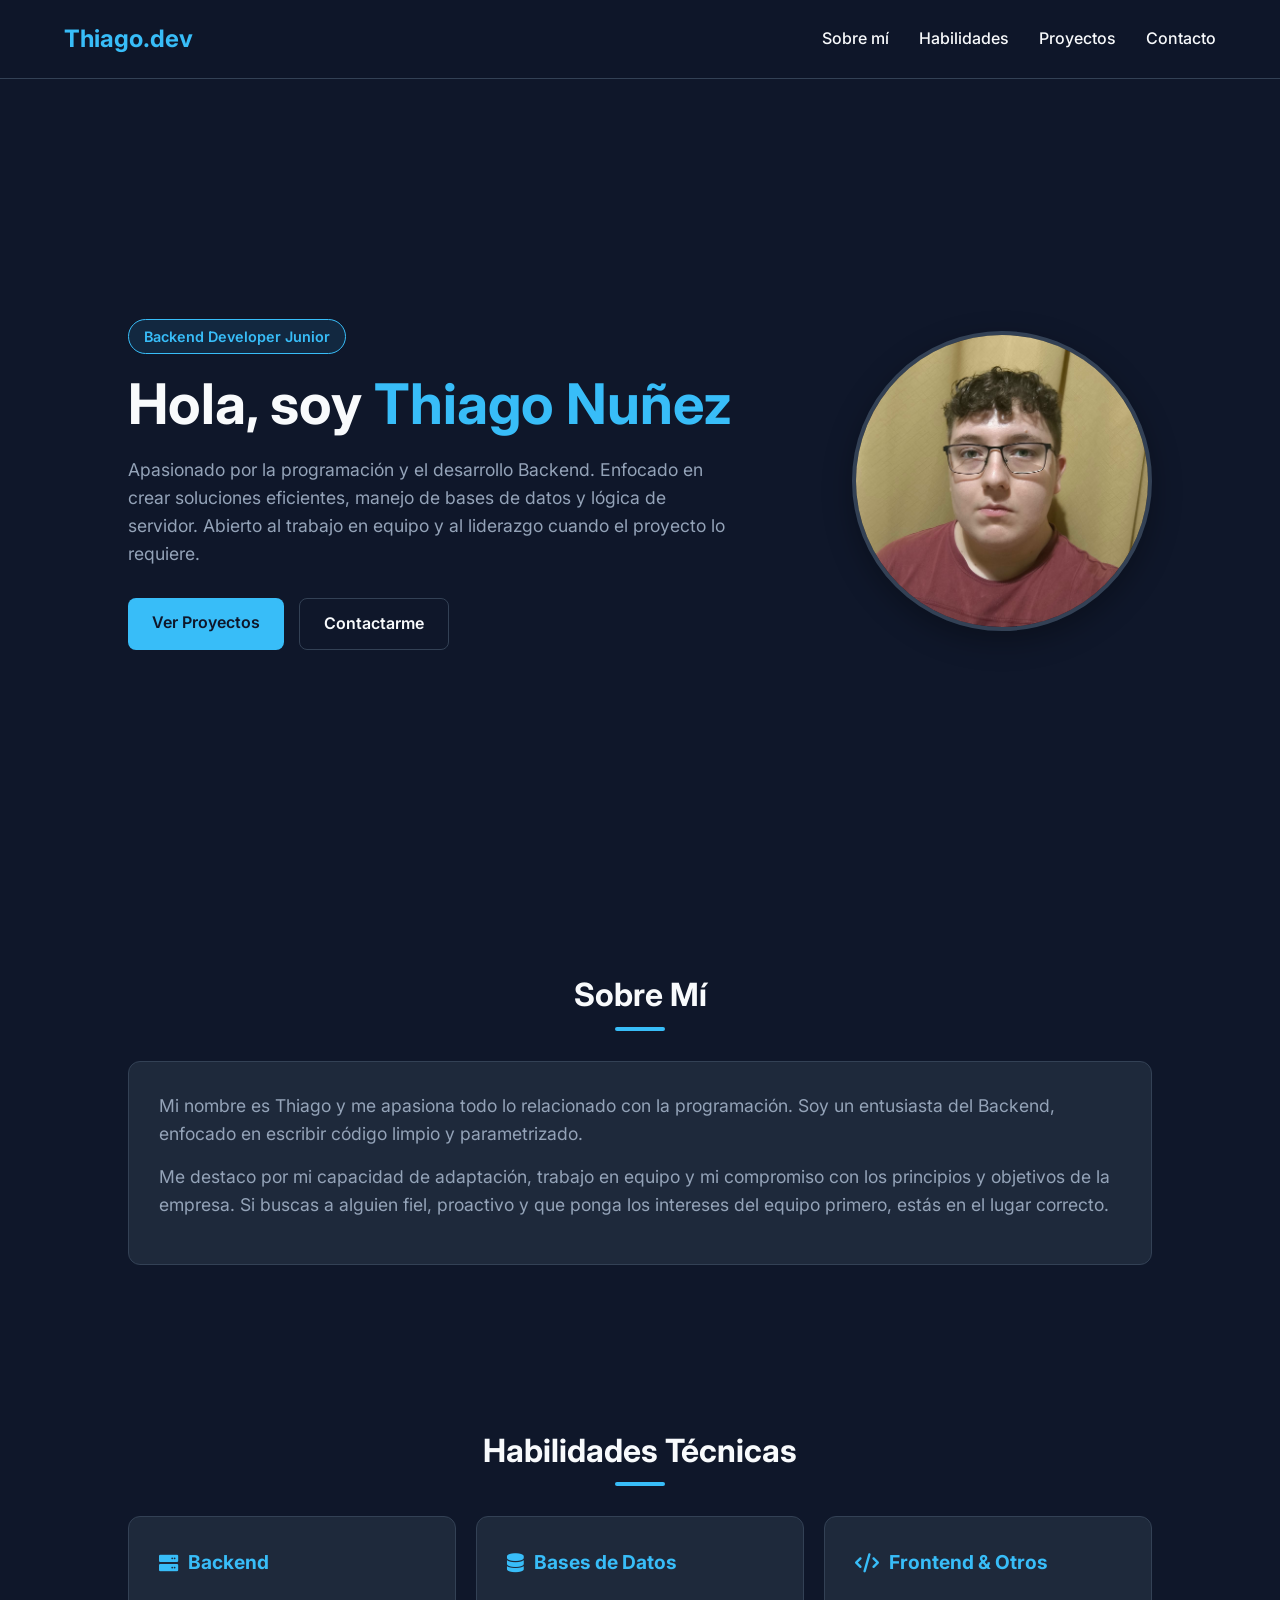
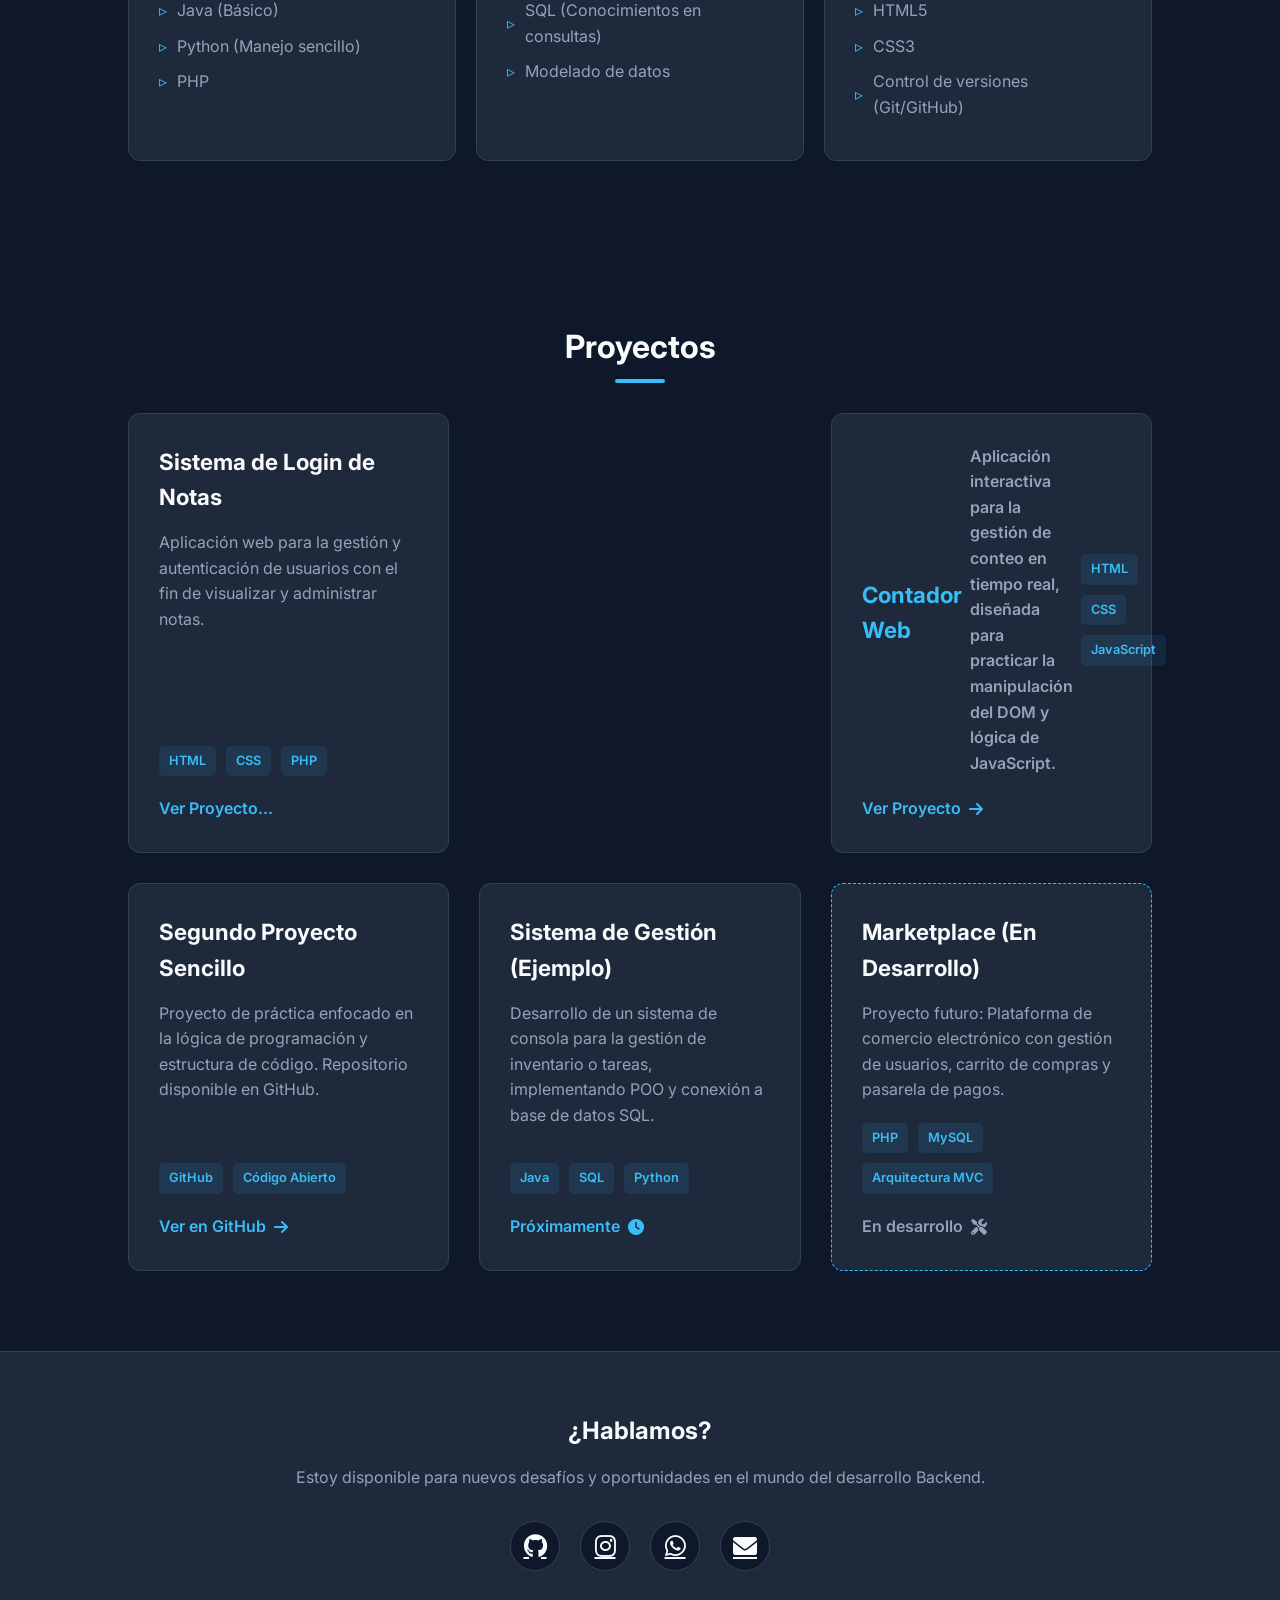
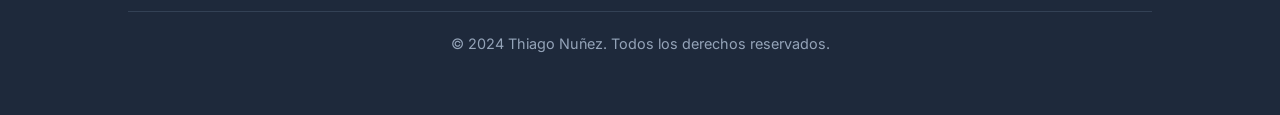
==== commit 5d29ee32: "agregue login de notas" ====
--- a/index.html
+++ b/index.html
@@ -92,7 +92,7 @@
                 <div class="tech-tags">
                     <span>HTML</span> <span>CSS</span> <span>PHP</span>
                 </div>
-                <a href="index.html" class="project-link" target="_blank">Ver Proyecto <i class="fas fa-arrow-right"></i></a>
+               <a href="./login-notas/index.html" class="project-link">Ver Proyecto...
             </div>
 
             <!-- Proyecto 2 -->
